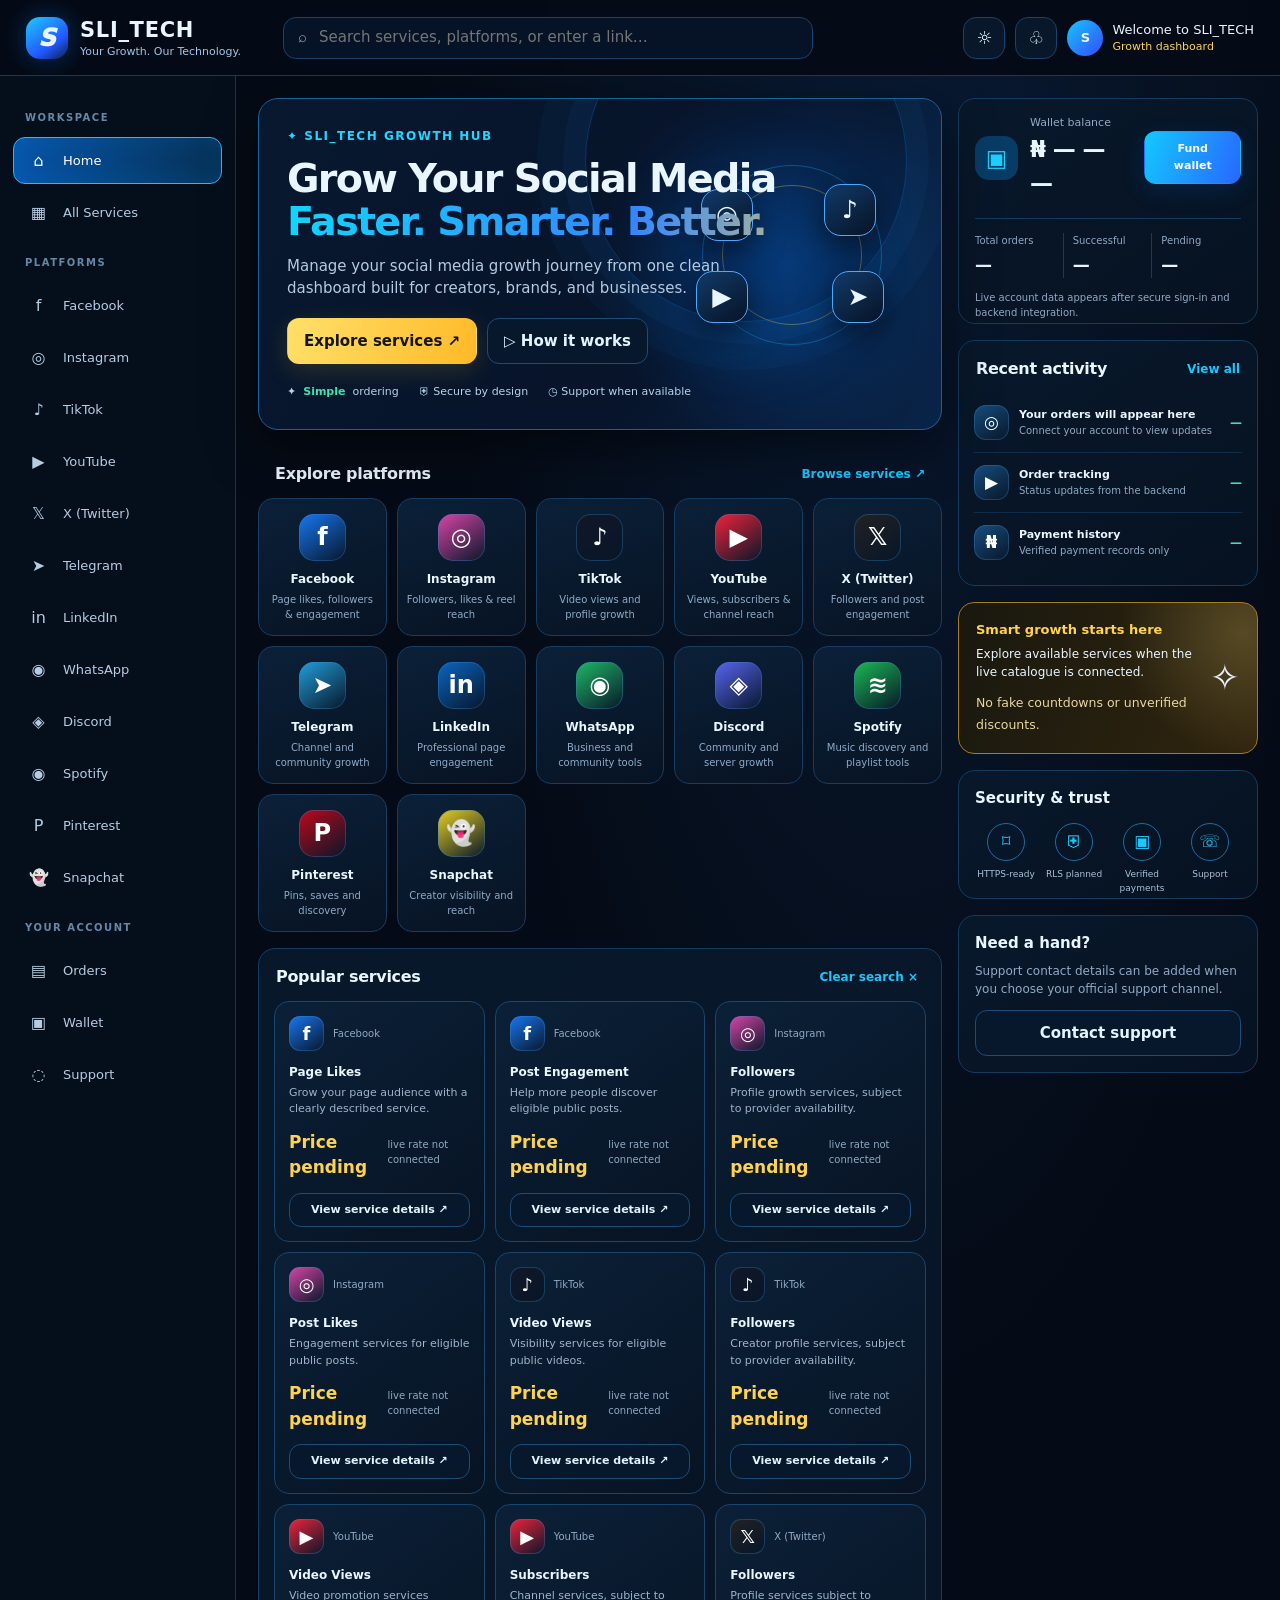
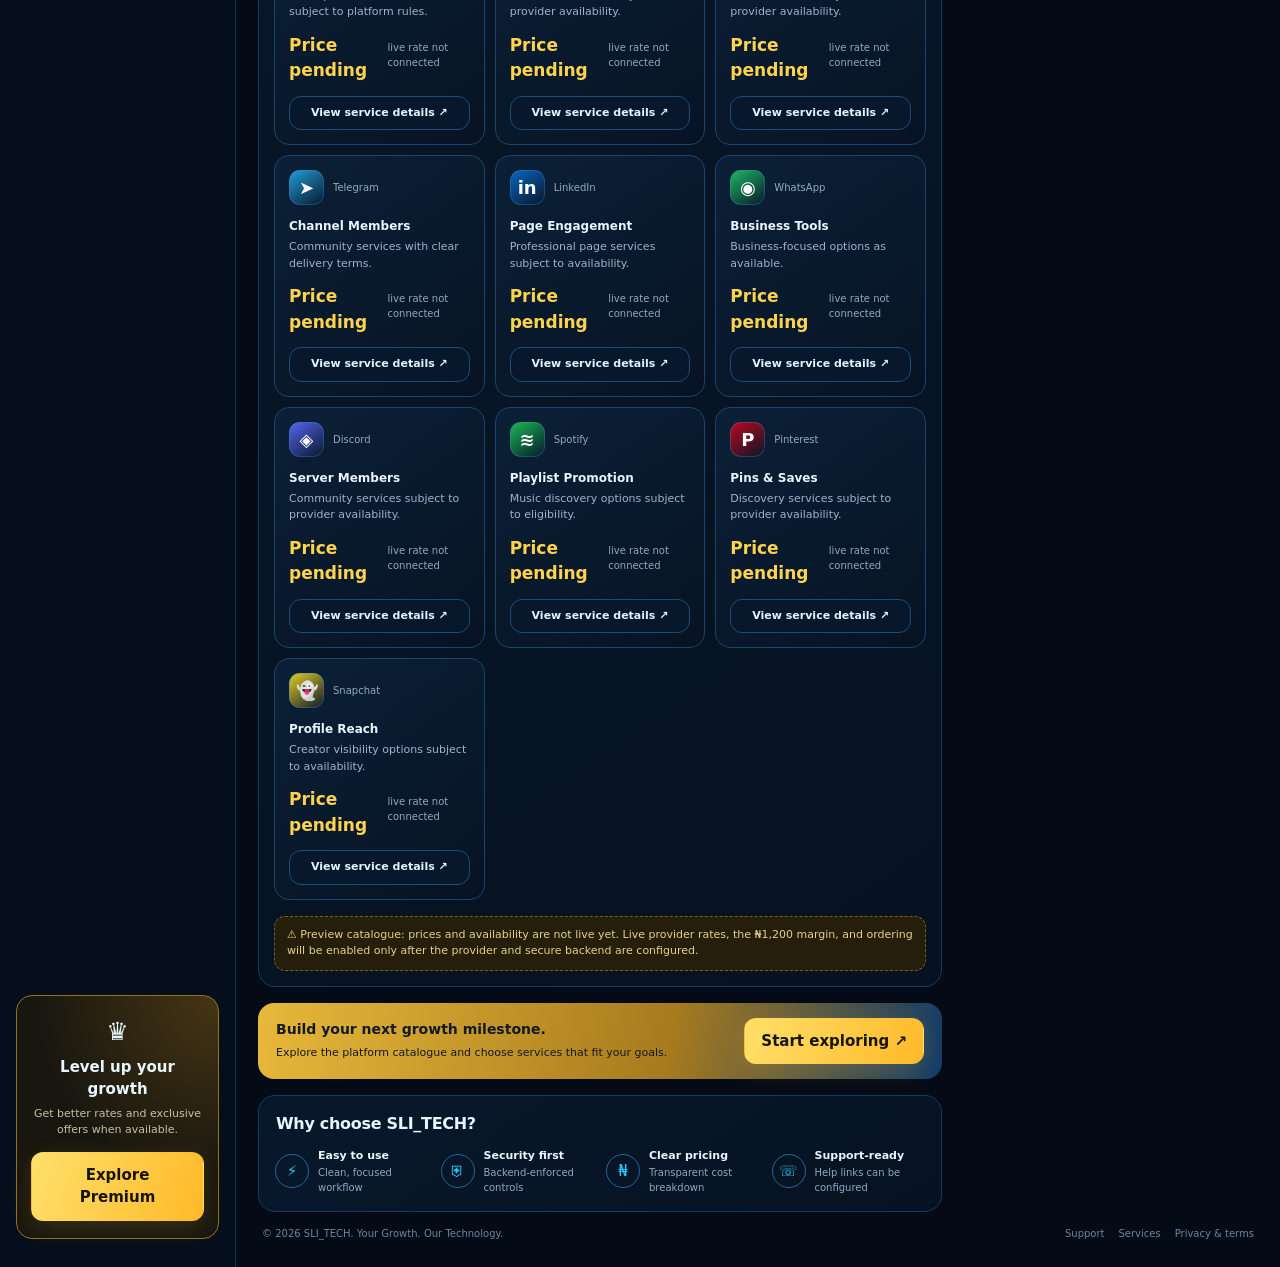
==== index.html @ a97ff591 "Rename Index.html to index.html" ====
<!doctype html>
<html lang="en">
<head>
<meta charset="utf-8">
<meta name="viewport" content="width=device-width, initial-scale=1">
<meta name="theme-color" content="#06101f">
<title>SLI_TECH — Your Growth. Our Technology.</title>
<style>
:root{--bg:#050b16;--panel:#081629;--panel2:#0b1d34;--line:#153b61;--text:#e9f5ff;--muted:#91aac5;--blue:#12b8ff;--blue2:#2878ff;--gold:#ffd34e;--green:#38e7b0;--shadow:0 16px 50px #0008}
*{box-sizing:border-box}html{scroll-behavior:smooth}body{margin:0;background:radial-gradient(ellipse at 70% -10%,#103f7b55,transparent 38%),var(--bg);color:var(--text);font:15px/1.5 Inter,ui-sans-serif,system-ui,-apple-system,"Segoe UI",sans-serif}button,input{font:inherit}button,a{-webkit-tap-highlight-color:transparent}a{color:inherit;text-decoration:none}button{cursor:pointer}.app{min-height:100vh}.topbar{height:76px;position:sticky;top:0;z-index:30;display:flex;align-items:center;gap:22px;padding:0 26px;border-bottom:1px solid #17395a;background:#050b16eF;backdrop-filter:blur(18px)}.brand{display:flex;align-items:center;gap:12px;min-width:235px}.brand-mark{width:42px;height:42px;border-radius:14px;display:grid;place-items:center;background:linear-gradient(145deg,#20caff,#2157ff 65%,#0b2147);box-shadow:0 0 25px #087fff55;font-size:24px;font-weight:950;font-style:italic}.brand-name{font-size:21px;font-weight:850;letter-spacing:.7px}.brand-tag{font-size:11px;color:#9cc6e8;margin-top:-2px}.search{display:flex;align-items:center;gap:10px;max-width:530px;flex:1;border:1px solid #1b426a;background:#061327;border-radius:13px;padding:0 14px;height:42px;color:var(--muted)}.search input{width:100%;outline:0;border:0;background:transparent;color:var(--text)}.top-actions{display:flex;align-items:center;gap:10px;margin-left:auto}.icon-btn,.menu-toggle{width:42px;height:42px;display:grid;place-items:center;border:1px solid #1b426a;border-radius:13px;background:#08172a;color:var(--text);font-size:18px}.icon-btn:hover,.menu-toggle:hover{border-color:var(--blue);color:var(--blue)}.avatar{width:36px;height:36px;border-radius:50%;display:grid;place-items:center;background:linear-gradient(135deg,#16c5ff,#354cff);font-weight:800}.user-chip{display:flex;align-items:center;gap:9px;font-size:13px}.user-chip small{display:block;color:var(--gold);font-size:11px}.layout{display:grid;grid-template-columns:236px minmax(0,1fr);min-height:calc(100vh - 76px)}.sidebar{border-right:1px solid #153653;padding:20px 13px;display:flex;flex-direction:column;gap:5px;background:#06101de8}.nav-label{color:#6687a6;font-size:10px;font-weight:800;letter-spacing:1.5px;padding:14px 12px 7px}.nav-item{display:flex;align-items:center;gap:12px;padding:10px 12px;border:1px solid transparent;border-radius:12px;color:#b5cce2;transition:all .22s ease;font-size:13px}.nav-item .nav-icon{width:25px;height:25px;display:grid;place-items:center;font-size:16px}.nav-item:hover{background:#0d2540;color:white;transform:translateX(3px)}.nav-item.active{background:linear-gradient(90deg,#0755a9,#0877ca55);border-color:#19bfff;color:white;box-shadow:inset 0 0 22px #0a8eff22}.side-spacer{flex:1}.premium{margin:14px 3px 8px;padding:17px 14px;border:1px solid #94731e;border-radius:16px;background:radial-gradient(circle at top right,#8e641b66,transparent 60%),#17160f;text-align:center}.premium .crown{font-size:25px}.premium strong{display:block;margin:5px}.premium p{font-size:11px;color:#c8c0a1;margin:5px 0 13px}.btn{display:inline-flex;align-items:center;justify-content:center;gap:8px;border:1px solid transparent;border-radius:12px;padding:11px 16px;font-weight:800;transition:transform .2s,box-shadow .2s,filter .2s}.btn:hover{transform:translateY(-2px);filter:brightness(1.08)}.btn-primary{background:linear-gradient(110deg,#ffe06a,#ffb928);color:#171508;box-shadow:0 7px 24px #ffc52b25}.btn-blue{background:linear-gradient(110deg,#13c8ff,#2867ff);color:white;box-shadow:0 7px 24px #007eff25}.btn-ghost{border-color:#1c4d78;background:#08182c;color:#dff5ff}.btn-full{width:100%}.main{padding:22px;min-width:0}.content-grid{display:grid;grid-template-columns:minmax(0,1fr) 300px;gap:16px}.primary-col,.right-col{min-width:0;display:flex;flex-direction:column;gap:16px}.hero{position:relative;overflow:hidden;min-height:260px;border:1px solid #1263a2;border-radius:20px;padding:28px;background:radial-gradient(circle at 77% 50%,#0757b866,transparent 34%),linear-gradient(120deg,#08182f,#07142a 60%,#092448);box-shadow:var(--shadow)}.hero:before{content:"";position:absolute;width:320px;height:320px;border:1px solid #148fff44;border-radius:50%;right:5%;top:-30%;box-shadow:0 0 0 22px #148fff0c,0 0 0 48px #148fff0a;animation:orbit 20s linear infinite}.hero:after{content:"";position:absolute;width:190px;height:190px;border-radius:50%;right:13%;top:20%;background:#007bff1b;filter:blur(30px)}.hero-copy{position:relative;z-index:2;max-width:600px}.eyebrow{color:#20d7ff;font-size:12px;font-weight:850;letter-spacing:1.5px;text-transform:uppercase}.hero h1{font-size:clamp(30px,3.1vw,48px);line-height:1.08;letter-spacing:-1.7px;margin:12px 0}.hero h1 span{display:block;background:linear-gradient(90deg,#13d4ff,#3387ff 58%,#ffd34e);-webkit-background-clip:text;background-clip:text;color:transparent}.hero p{color:#b4cbe2;max-width:450px;margin:0 0 18px}.hero-actions{display:flex;gap:10px;flex-wrap:wrap}.hero-art{position:absolute;right:5%;top:20%;width:230px;height:180px;z-index:1;display:grid;place-items:center}.orbit-ring{position:absolute;width:180px;height:180px;border:1px solid #12baff55;border-radius:50%;animation:orbit 18s linear infinite}.orbit-ring.two{width:140px;height:140px;border-color:#ffd34e55;animation-direction:reverse}.orb-icon{position:absolute;width:52px;height:52px;border:1px solid #4ba9ff;border-radius:17px;display:grid;place-items:center;background:linear-gradient(145deg,#113a69,#071326);font-size:25px;box-shadow:0 10px 30px #0008;animation:float 4s ease-in-out infinite}.orb-icon:nth-child(3){transform:translate(-65px,-40px)}.orb-icon:nth-child(4){transform:translate(58px,-45px);animation-delay:.5s}.orb-icon:nth-child(5){transform:translate(-70px,42px);animation-delay:1s}.orb-icon:nth-child(6){transform:translate(66px,42px);animation-delay:1.5s}.hero-stat{display:flex;gap:20px;flex-wrap:wrap;margin-top:20px;color:#b8d3e9;font-size:11px}.hero-stat span{display:flex;align-items:center;gap:7px}.hero-stat b{color:var(--green)}.panel{border:1px solid #143c60;border-radius:17px;background:linear-gradient(145deg,#08182b,#061221);overflow:hidden}.panel-head{display:flex;align-items:center;justify-content:space-between;padding:16px 17px 12px}.panel-head h2{font-size:16px;margin:0;letter-spacing:-.3px}.text-link{color:#16caff;font-weight:750;font-size:12px;background:none;border:0}.platform-grid{display:grid;grid-template-columns:repeat(5,minmax(0,1fr));gap:10px}.platform-card{min-width:0;padding:15px 8px 13px;text-align:center;border:1px solid #163e65;border-radius:15px;background:linear-gradient(160deg,#0b2038,#071323);transition:transform .25s,border-color .25s,box-shadow .25s}.platform-card:hover{transform:translateY(-5px);border-color:#12baff;box-shadow:0 10px 28px #007dff1f}.platform-logo{width:47px;height:47px;border-radius:15px;margin:0 auto 9px;display:grid;place-items:center;font-size:24px;font-weight:900;color:white;background:linear-gradient(145deg,#174e80,#081629);box-shadow:inset 0 0 0 1px #3c8bcb55}.platform-card strong{display:block;font-size:12px;white-space:nowrap;overflow:hidden;text-overflow:ellipsis}.platform-card small{display:block;color:#8eabc7;font-size:10px;margin-top:4px;min-height:30px}.service-grid{display:grid;grid-template-columns:repeat(3,minmax(0,1fr));gap:10px;padding:0 15px 16px}.service-card{border:1px solid #1a456d;border-radius:15px;padding:14px;background:linear-gradient(145deg,#0b2037,#071323);transition:transform .2s,border-color .2s}.service-card:hover{transform:translateY(-3px);border-color:#16bfff}.service-top{display:flex;align-items:center;gap:9px}.service-top .platform-logo{width:35px;height:35px;border-radius:11px;font-size:18px;margin:0}.service-card h3{font-size:12px;margin:12px 0 4px}.service-card p{font-size:11px;color:#9db4ca;min-height:32px;margin:0 0 12px}.price-row{display:flex;align-items:baseline;gap:5px;margin:12px 0}.price-row strong{font-size:17px;color:var(--gold)}.price-row small{font-size:10px;color:#91a9c0}.service-card .btn{padding:8px 10px;font-size:11px;width:100%}.status-note{margin:0 15px 15px;padding:10px 12px;border:1px dashed #795e21;background:#241e0b;border-radius:11px;color:#e7d18a;font-size:11px}.right-col .panel{padding-bottom:3px}.wallet{padding:16px}.wallet-top{display:flex;align-items:center;gap:12px}.wallet-icon{width:44px;height:44px;border-radius:14px;display:grid;place-items:center;background:#083c65;color:#1ad0ff;font-size:23px}.wallet-label{font-size:11px;color:#92abc3}.wallet-amount{font-size:23px;font-weight:850;letter-spacing:-.6px}.wallet-top .btn{margin-left:auto;padding:9px 12px;font-size:11px}.mini-stats{display:grid;grid-template-columns:repeat(3,1fr);margin-top:17px;padding-top:14px;border-top:1px solid #173b5b}.mini-stats div{padding:0 9px;border-right:1px solid #173b5b}.mini-stats div:first-child{padding-left:0}.mini-stats div:last-child{border:0}.mini-stats small{display:block;color:#8da8c2;font-size:10px}.mini-stats strong{display:block;margin-top:5px;font-size:17px}.activity-list{padding:0 15px 10px}.activity-item{display:flex;align-items:center;gap:10px;padding:12px 0;border-top:1px solid #122d49}.activity-item:first-child{border-top:0}.activity-item .platform-logo{width:35px;height:35px;border-radius:12px;font-size:17px;margin:0;flex-shrink:0}.activity-item strong{display:block;font-size:11px}.activity-item small{display:block;color:#8faac2;font-size:10px}.activity-item .activity-value{margin-left:auto;color:var(--green);font-size:12px;font-weight:800;white-space:nowrap}.offer{padding:17px;background:radial-gradient(circle at 95% 20%,#ffe27a33,transparent 40%),linear-gradient(110deg,#19180f,#30250e);border:1px solid #a57b1b;border-radius:16px;display:flex;align-items:center;gap:10px}.offer h3{margin:0;color:var(--gold);font-size:13px}.offer p{margin:5px 0 10px;font-size:12px}.offer small{color:#e8d89e}.offer-art{font-size:36px;animation:float 3s ease-in-out infinite}.security{padding:16px}.security-grid{display:grid;grid-template-columns:repeat(4,1fr);gap:6px;margin-top:14px}.security-item{text-align:center;font-size:9px;color:#a9c0d7}.security-item span{width:38px;height:38px;margin:0 auto 7px;border:1px solid #1d6ca4;border-radius:50%;display:grid;place-items:center;color:#20c8ff;font-size:17px}.trust-strip{display:flex;align-items:center;gap:14px;padding:15px 18px;border-radius:16px;background:linear-gradient(100deg,#e8b83a,#a77b1e 60%,#123b69);color:#111a26}.trust-strip div:first-child{flex:1}.trust-strip strong{display:block;font-size:14px}.trust-strip small{font-size:11px}.trust-strip .btn{white-space:nowrap}.why-grid{display:grid;grid-template-columns:repeat(4,1fr);gap:12px;padding:0 16px 16px}.why-item{display:flex;align-items:center;gap:9px}.why-icon{width:34px;height:34px;display:grid;place-items:center;border:1px solid #1d699e;border-radius:50%;color:#21caff;flex-shrink:0}.why-item strong{display:block;font-size:11px}.why-item small{display:block;font-size:10px;color:#8ea9c1}.footer{display:flex;justify-content:space-between;gap:12px;flex-wrap:wrap;color:#6886a3;font-size:10px;padding:14px 4px 4px}.footer-links{display:flex;gap:14px}.toast{position:fixed;right:18px;bottom:18px;z-index:60;background:#09223b;border:1px solid #16bfff;color:#e8f8ff;padding:13px 16px;border-radius:13px;box-shadow:var(--shadow);max-width:min(360px,calc(100vw - 36px));opacity:0;transform:translateY(15px);pointer-events:none;transition:.25s}.toast.show{opacity:1;transform:translateY(0)}.menu-toggle{display:none}.modal-backdrop{position:fixed;inset:0;background:#000b;backdrop-filter:blur(8px);z-index:50;display:none;align-items:center;justify-content:center;padding:18px}.modal-backdrop.open{display:flex;animation:fadeIn .2s}.modal{width:min(460px,100%);border:1px solid #1b5c8a;border-radius:20px;background:#081629;padding:22px;box-shadow:var(--shadow);animation:popIn .25s}.modal-head{display:flex;align-items:center;justify-content:space-between}.modal h2{font-size:20px;margin:0}.modal p{color:#9eb7ce;font-size:13px}.field{display:block;margin:13px 0}.field span{display:block;color:#a9c2d8;font-size:12px;margin-bottom:6px}.field input{width:100%;border:1px solid #234c70;background:#061020;color:white;padding:12px;border-radius:11px;outline:none}.field input:focus{border-color:var(--blue);box-shadow:0 0 0 3px #12b8ff18}.modal-actions{display:flex;gap:10px;margin-top:18px}.modal-actions>*{flex:1}.light-mode{--bg:#edf5ff;--panel:#fff;--panel2:#e4f0ff;--line:#bfd5ec;--text:#10263e;--muted:#56718e;--shadow:0 16px 50px #29496b20;background:radial-gradient(ellipse at 70% -10%,#c5e5ff,transparent 38%),var(--bg)}.light-mode .topbar,.light-mode .sidebar{background:#f7fbffed;border-color:#c6d9eb}.light-mode .search,.light-mode .icon-btn,.light-mode .menu-toggle,.light-mode .panel,.light-mode .platform-card,.light-mode .service-card,.light-mode .modal{background:#fff;border-color:#c4d9eb}.light-mode .nav-item{color:#34516e}.light-mode .nav-item.active{color:#064d86}.light-mode .hero{background:linear-gradient(120deg,#e1f2ff,#f7fbff 65%,#d8ecff)}.light-mode .hero p,.light-mode .hero-stat,.light-mode .platform-card small,.light-mode .service-card p,.light-mode .wallet-label,.light-mode .mini-stats small,.light-mode .activity-item small,.light-mode .security-item,.light-mode .why-item small{color:#526f8c}.light-mode .wallet-icon{background:#d9f2ff}.light-mode .activity-item,.light-mode .mini-stats div{border-color:#d8e5f1}.light-mode .field input{background:#f4f8fd;color:#10263e;border-color:#c4d9eb}.light-mode .btn-ghost{background:#f2f8ff;color:#174b75;border-color:#c2d9ee}
@keyframes float{0%,100%{translate:0 0}50%{translate:0 -8px}}@keyframes orbit{to{rotate:360deg}}@keyframes fadeIn{from{opacity:0}to{opacity:1}}@keyframes popIn{from{opacity:0;transform:scale(.96) translateY(8px)}to{opacity:1;transform:scale(1) translateY(0)}}@media(prefers-reduced-motion:reduce){*,*:before,*:after{animation-duration:.01ms!important;animation-iteration-count:1!important;scroll-behavior:auto!important;transition-duration:.01ms!important}}
@media(max-width:1200px){.content-grid{grid-template-columns:minmax(0,1fr) 270px}.hero-art{right:1%;opacity:.75}.service-grid{grid-template-columns:repeat(2,minmax(0,1fr))}.platform-grid{grid-template-columns:repeat(5,minmax(0,1fr))}.user-chip .user-text{display:none}}
@media(max-width:980px){.layout{grid-template-columns:1fr}.sidebar{position:fixed;z-index:40;top:76px;bottom:0;left:0;width:260px;transform:translateX(-105%);transition:transform .25s ease;box-shadow:var(--shadow);overflow:auto}.sidebar.open{transform:translateX(0)}.menu-toggle{display:grid}.content-grid{grid-template-columns:1fr}.right-col{display:grid;grid-template-columns:repeat(2,minmax(0,1fr));align-items:start}.hero-art{right:4%;opacity:.6}.main{padding:16px}.brand{min-width:auto}.brand-tag{display:none}.search{max-width:none}}
@media(max-width:640px){.topbar{height:66px;padding:0 12px;gap:9px}.sidebar{top:66px}.brand-mark{width:37px;height:37px}.brand-name{font-size:17px}.search{height:38px;padding:0 10px}.search input{font-size:12px}.top-actions{gap:5px}.top-actions .icon-btn:first-child{display:none}.user-chip{display:none}.layout{min-height:calc(100vh - 66px)}.main{padding:12px}.hero{padding:22px 18px;min-height:290px}.hero h1{font-size:34px}.hero-art{right:-38px;top:116px;transform:scale(.76);opacity:.28}.hero-copy{max-width:100%}.hero p{max-width:340px}.hero-stat{gap:10px}.platform-grid{grid-template-columns:repeat(3,minmax(0,1fr));gap:8px}.platform-card{padding:12px 5px}.service-grid{grid-template-columns:repeat(2,minmax(0,1fr));padding:0 10px 12px}.panel-head{padding:14px 12px 10px}.right-col{grid-template-columns:1fr}.trust-strip{align-items:flex-start;flex-wrap:wrap}.trust-strip .btn{width:100%}.why-grid{grid-template-columns:repeat(2,1fr)}.footer{padding-bottom:20px}.security-grid{gap:3px}.activity-list{padding:0 12px 8px}.wallet-amount{font-size:21px}}
@media(max-width:370px){.brand-name{font-size:15px}.search{display:none}.top-actions{margin-left:auto}.service-grid{grid-template-columns:1fr}.platform-grid{grid-template-columns:repeat(2,minmax(0,1fr))}.hero h1{font-size:30px}}
</style>
</head>
<body>
<div class="app">
<header class="topbar">
  <button class="menu-toggle" id="menuToggle" aria-label="Open menu">☰</button>
  <a class="brand" href="#" aria-label="SLI TECH home"><div class="brand-mark">S</div><div><div class="brand-name">SLI_TECH</div><div class="brand-tag">Your Growth. Our Technology.</div></div></a>
  <label class="search" aria-label="Search services"><span>⌕</span><input id="searchInput" type="search" placeholder="Search services, platforms, or enter a link…"></label>
  <div class="top-actions">
    <button class="icon-btn" id="themeToggle" aria-label="Toggle theme" title="Toggle day/night mode">☼</button>
    <button class="icon-btn" id="noticeBtn" aria-label="Notifications" title="Notifications">♧</button>
    <div class="user-chip"><div class="avatar">S</div><div class="user-text">Welcome to SLI_TECH<small>Growth dashboard</small></div></div>
  </div>
</header>
<div class="layout">
<aside class="sidebar" id="sidebar">
  <div class="nav-label">WORKSPACE</div>
  <a href="#home" class="nav-item active"><span class="nav-icon">⌂</span>Home</a>
  <a href="#services" class="nav-item"><span class="nav-icon">▦</span>All Services</a>
  <div class="nav-label">PLATFORMS</div>
  <a href="#platforms" class="nav-item"><span class="nav-icon">f</span>Facebook</a>
  <a href="#platforms" class="nav-item"><span class="nav-icon">◎</span>Instagram</a>
  <a href="#platforms" class="nav-item"><span class="nav-icon">♪</span>TikTok</a>
  <a href="#platforms" class="nav-item"><span class="nav-icon">▶</span>YouTube</a>
  <a href="#platforms" class="nav-item"><span class="nav-icon">𝕏</span>X (Twitter)</a>
  <a href="#platforms" class="nav-item"><span class="nav-icon">➤</span>Telegram</a>
  <a href="#platforms" class="nav-item"><span class="nav-icon">in</span>LinkedIn</a>
  <a href="#platforms" class="nav-item"><span class="nav-icon">◉</span>WhatsApp</a>
  <a href="#platforms" class="nav-item"><span class="nav-icon">◈</span>Discord</a>
  <a href="#platforms" class="nav-item"><span class="nav-icon">◉</span>Spotify</a>
  <a href="#platforms" class="nav-item"><span class="nav-icon">P</span>Pinterest</a>
  <a href="#platforms" class="nav-item"><span class="nav-icon">👻</span>Snapchat</a>
  <div class="nav-label">YOUR ACCOUNT</div>
  <a href="#orders" class="nav-item"><span class="nav-icon">▤</span>Orders</a>
  <a href="#wallet" class="nav-item"><span class="nav-icon">▣</span>Wallet</a>
  <a href="#support" class="nav-item"><span class="nav-icon">◌</span>Support</a>
  <div class="side-spacer"></div>
  <div class="premium"><div class="crown">♛</div><strong>Level up your growth</strong><p>Get better rates and exclusive offers when available.</p><button class="btn btn-primary btn-full" data-toast="Premium plans will be enabled after backend setup.">Explore Premium</button></div>
</aside>
<main class="main" id="home">
<div class="content-grid">
<div class="primary-col">
<section class="hero">
  <div class="hero-copy">
    <div class="eyebrow">✦ SLI_TECH GROWTH HUB</div>
    <h1>Grow Your Social Media <span>Faster. Smarter. Better.</span></h1>
    <p>Manage your social media growth journey from one clean dashboard built for creators, brands, and businesses.</p>
    <div class="hero-actions"><a class="btn btn-primary" href="#services">Explore services ↗</a><button class="btn btn-ghost" id="howItWorks">▷ How it works</button></div>
    <div class="hero-stat"><span>✦ <b>Simple</b> ordering</span><span>⛨ Secure by design</span><span>◷ Support when available</span></div>
  </div>
  <div class="hero-art" aria-hidden="true"><div class="orbit-ring"></div><div class="orbit-ring two"></div><div class="orb-icon">◎</div><div class="orb-icon">♪</div><div class="orb-icon">▶</div><div class="orb-icon">➤</div></div>
</section>
<section id="platforms">
  <div class="panel-head"><h2>Explore platforms</h2><a class="text-link" href="#services">Browse services ↗</a></div>
  <div class="platform-grid" id="platformGrid"></div>
</section>
<section class="panel" id="services">
  <div class="panel-head"><h2>Popular services</h2><button class="text-link" id="clearSearch">Clear search ×</button></div>
  <div class="service-grid" id="serviceGrid"></div>
  <div class="status-note">⚠ Preview catalogue: prices and availability are not live yet. Live provider rates, the ₦1,200 margin, and ordering will be enabled only after the provider and secure backend are configured.</div>
</section>
<section class="trust-strip"><div><strong>Build your next growth milestone.</strong><small>Explore the platform catalogue and choose services that fit your goals.</small></div><button class="btn btn-primary" id="startGrowing">Start exploring ↗</button></section>
<section class="panel"><div class="panel-head"><h2>Why choose SLI_TECH?</h2></div><div class="why-grid"><div class="why-item"><div class="why-icon">⚡</div><div><strong>Easy to use</strong><small>Clean, focused workflow</small></div></div><div class="why-item"><div class="why-icon">⛨</div><div><strong>Security first</strong><small>Backend-enforced controls</small></div></div><div class="why-item"><div class="why-icon">₦</div><div><strong>Clear pricing</strong><small>Transparent cost breakdown</small></div></div><div class="why-item"><div class="why-icon">☏</div><div><strong>Support-ready</strong><small>Help links can be configured</small></div></div></div></section>
</div>
<aside class="right-col">
<section class="panel wallet" id="wallet"><div class="wallet-top"><div class="wallet-icon">▣</div><div><div class="wallet-label">Wallet balance</div><div class="wallet-amount">₦ — — —</div></div><button class="btn btn-blue" id="fundWallet">Fund wallet</button></div><div class="mini-stats"><div><small>Total orders</small><strong>—</strong></div><div><small>Successful</small><strong>—</strong></div><div><small>Pending</small><strong>—</strong></div></div><div style="font-size:10px;color:var(--muted);margin-top:12px">Live account data appears after secure sign-in and backend integration.</div></section>
<section class="panel" id="orders"><div class="panel-head"><h2>Recent activity</h2><a href="#orders" class="text-link" id="viewOrders">View all</a></div><div class="activity-list"><div class="activity-item"><div class="platform-logo">◎</div><div><strong>Your orders will appear here</strong><small>Connect your account to view updates</small></div><div class="activity-value">—</div></div><div class="activity-item"><div class="platform-logo">▶</div><div><strong>Order tracking</strong><small>Status updates from the backend</small></div><div class="activity-value">—</div></div><div class="activity-item"><div class="platform-logo">₦</div><div><strong>Payment history</strong><small>Verified payment records only</small></div><div class="activity-value">—</div></div></div></section>
<section class="offer"><div><h3>Smart growth starts here</h3><p>Explore available services when the live catalogue is connected.</p><small>No fake countdowns or unverified discounts.</small></div><div class="offer-art">✧</div></section>
<section class="panel security"><h2 style="font-size:15px;margin:0">Security & trust</h2><div class="security-grid"><div class="security-item"><span>⌑</span>HTTPS-ready</div><div class="security-item"><span>⛨</span>RLS planned</div><div class="security-item"><span>▣</span>Verified payments</div><div class="security-item"><span>☏</span>Support</div></div></section>
<section class="panel" id="support" style="padding:16px"><h2 style="font-size:15px;margin:0 0 7px">Need a hand?</h2><p style="color:var(--muted);font-size:12px;margin:0 0 12px">Support contact details can be added when you choose your official support channel.</p><button class="btn btn-ghost btn-full" id="supportBtn">Contact support</button></section>
</aside>
</div>
<footer class="footer"><span>© <span id="year"></span> SLI_TECH. Your Growth. Our Technology.</span><div class="footer-links"><a href="#support">Support</a><a href="#services">Services</a><a href="#" id="privacyLink">Privacy & terms</a></div></footer>
</main>
</div>
</div>
<div class="toast" id="toast" role="status" aria-live="polite"></div>
<div class="modal-backdrop" id="modalBackdrop" role="dialog" aria-modal="true" aria-labelledby="modalTitle"><div class="modal"><div class="modal-head"><h2 id="modalTitle">SLI_TECH</h2><button class="icon-btn" id="closeModal" aria-label="Close">×</button></div><div id="modalBody"></div><div class="modal-actions"><button class="btn btn-ghost" id="cancelModal">Close</button><button class="btn btn-blue" id="modalAction">Continue</button></div></div></div>
<script>
const platforms=[
 {name:"Facebook",icon:"f",desc:"Page likes, followers & engagement",tone:"#1877f2"},
 {name:"Instagram",icon:"◎",desc:"Followers, likes & reel reach",tone:"#d946a8"},
 {name:"TikTok",icon:"♪",desc:"Video views and profile growth",tone:"#111827"},
 {name:"YouTube",icon:"▶",desc:"Views, subscribers & channel reach",tone:"#ef233c"},
 {name:"X (Twitter)",icon:"𝕏",desc:"Followers and post engagement",tone:"#222"},
 {name:"Telegram",icon:"➤",desc:"Channel and community growth",tone:"#229ed9"},
 {name:"LinkedIn",icon:"in",desc:"Professional page engagement",tone:"#0a66c2"},
 {name:"WhatsApp",icon:"◉",desc:"Business and community tools",tone:"#20b866"},
 {name:"Discord",icon:"◈",desc:"Community and server growth",tone:"#5865f2"},
 {name:"Spotify",icon:"≋",desc:"Music discovery and playlist tools",tone:"#1db954"},
 {name:"Pinterest",icon:"P",desc:"Pins, saves and discovery",tone:"#bd081c"},
 {name:"Snapchat",icon:"👻",desc:"Creator visibility and reach",tone:"#e6cf24"}
];
const services=[
 ["Facebook","Page Likes","Grow your page audience with a clearly described service.","Price pending"],
 ["Facebook","Post Engagement","Help more people discover eligible public posts.","Price pending"],
 ["Instagram","Followers","Profile growth services, subject to provider availability.","Price pending"],
 ["Instagram","Post Likes","Engagement services for eligible public posts.","Price pending"],
 ["TikTok","Video Views","Visibility services for eligible public videos.","Price pending"],
 ["TikTok","Followers","Creator profile services, subject to provider availability.","Price pending"],
 ["YouTube","Video Views","Video promotion services subject to platform rules.","Price pending"],
 ["YouTube","Subscribers","Channel services, subject to provider availability.","Price pending"],
 ["X (Twitter)","Followers","Profile services subject to provider availability.","Price pending"],
 ["Telegram","Channel Members","Community services with clear delivery terms.","Price pending"],
 ["LinkedIn","Page Engagement","Professional page services subject to availability.","Price pending"],
 ["WhatsApp","Business Tools","Business-focused options as available.","Price pending"],
 ["Discord","Server Members","Community services subject to provider availability.","Price pending"],
 ["Spotify","Playlist Promotion","Music discovery options subject to eligibility.","Price pending"],
 ["Pinterest","Pins & Saves","Discovery services subject to provider availability.","Price pending"],
 ["Snapchat","Profile Reach","Creator visibility options subject to availability.","Price pending"]
];
const platformGrid=document.getElementById("platformGrid"),serviceGrid=document.getElementById("serviceGrid");
function iconStyle(p){return `background:linear-gradient(145deg,${p.tone},#071629);`}
function drawPlatforms(filter=""){platformGrid.innerHTML="";platforms.filter(p=>(p.name+" "+p.desc).toLowerCase().includes(filter.toLowerCase())).forEach(p=>{const el=document.createElement("a");el.className="platform-card";el.href="#services";el.innerHTML=`<div class="platform-logo" style="${iconStyle(p)}">${p.icon}</div><strong>${p.name}</strong><small>${p.desc}</small>`;el.addEventListener("click",()=>{document.getElementById("searchInput").value=p.name;drawServices(p.name)});platformGrid.appendChild(el)});}
function drawServices(filter=""){serviceGrid.innerHTML="";const list=services.filter(s=>s.join(" ").toLowerCase().includes(filter.toLowerCase()));if(!list.length){serviceGrid.innerHTML='<p style="color:var(--muted);grid-column:1/-1;padding:8px">No matching services in this preview. Try another platform or clear the search.</p>';return}list.forEach(s=>{const p=platforms.find(p=>p.name===s[0])||platforms[0];const el=document.createElement("article");el.className="service-card";el.innerHTML=`<div class="service-top"><div class="platform-logo" style="${iconStyle(p)}">${p.icon}</div><small style="color:var(--muted);font-size:10px">${s[0]}</small></div><h3>${s[1]}</h3><p>${s[2]}</p><div class="price-row"><strong>${s[3]}</strong><small>live rate not connected</small></div><button class="btn btn-ghost" data-service="${s[0]} — ${s[1]}">View service details ↗</button>`;el.querySelector("button").addEventListener("click",()=>openModal("Service preview",`<p><strong>${s[0]} — ${s[1]}</strong></p><p>${s[2]}</p><p>Live provider rate, minimum/maximum quantity, delivery estimate and checkout will appear here after the secure backend is connected. This preview does not submit an order or take payment.</p>`,"Got it"));serviceGrid.appendChild(el)});}
function toast(msg){const t=document.getElementById("toast");t.textContent=msg;t.classList.add("show");clearTimeout(window.toastTimer);window.toastTimer=setTimeout(()=>t.classList.remove("show"),3000)}
function openModal(title,body,action="Continue"){document.getElementById("modalTitle").textContent=title;document.getElementById("modalBody").innerHTML=body;document.getElementById("modalAction").textContent=action;document.getElementById("modalBackdrop").classList.add("open")}
function closeModal(){document.getElementById("modalBackdrop").classList.remove("open")}
drawPlatforms();drawServices();document.getElementById("year").textContent=new Date().getFullYear();
document.getElementById("searchInput").addEventListener("input",e=>{drawServices(e.target.value);drawPlatforms(e.target.value)});
document.getElementById("clearSearch").addEventListener("click",()=>{document.getElementById("searchInput").value="";drawServices();drawPlatforms()});
document.getElementById("themeToggle").addEventListener("click",()=>{document.body.classList.toggle("light-mode");document.getElementById("themeToggle").textContent=document.body.classList.contains("light-mode")?"☾":"☼";});
document.getElementById("menuToggle").addEventListener("click",()=>document.getElementById("sidebar").classList.toggle("open"));
document.querySelectorAll(".nav-item").forEach(a=>a.addEventListener("click",()=>{document.querySelectorAll(".nav-item").forEach(n=>n.classList.remove("active"));a.classList.add("active");document.getElementById("sidebar").classList.remove("open")}));
document.querySelectorAll("[data-toast]").forEach(b=>b.addEventListener("click",()=>toast(b.dataset.toast)));
document.getElementById("howItWorks").addEventListener("click",()=>openModal("How SLI_TECH will work","<p><strong>1. Choose a platform.</strong> Browse services and check the published description and limits.</p><p><strong>2. Enter the public link and quantity.</strong> The live catalogue will show verified provider rates and your final price.</p><p><strong>3. Pay securely.</strong> Payments will be verified server-side before an order is sent to a provider.</p><p><strong>4. Track progress.</strong> Order status and payment history will come from the backend—not sample browser data.</p>","Understood"));
document.getElementById("startGrowing").addEventListener("click",()=>document.getElementById("services").scrollIntoView({behavior:"smooth"}));
document.getElementById("fundWallet").addEventListener("click",()=>openModal("Wallet funding","<p>Wallet funding is not active in this preview. Paystack checkout and server-side payment verification must be configured before real payments can be accepted.</p>","Understood"));
document.getElementById("noticeBtn").addEventListener("click",()=>toast("Notifications will show once your account backend is connected."));
document.getElementById("viewOrders").addEventListener("click",e=>{e.preventDefault();openModal("Order history","<p>Your real order history will appear here after secure sign-in and backend integration. No sample orders are being shown as real activity.</p>","Close")});
document.getElementById("supportBtn").addEventListener("click",()=>openModal("Contact support","<p>Tell us which official support channel you want to use (for example, WhatsApp or email) and we can connect it in the next step.</p>","Close"));
document.getElementById("privacyLink").addEventListener("click",e=>{e.preventDefault();openModal("Privacy & terms","<p>Before launch, add your actual privacy policy, terms of service, refund rules, provider limitations, and contact details. Do not publish placeholder legal terms as final policy.</p>","Close")});
document.getElementById("modalAction").addEventListener("click",closeModal);document.getElementById("closeModal").addEventListener("click",closeModal);document.getElementById("cancelModal").addEventListener("click",closeModal);document.getElementById("modalBackdrop").addEventListener("click",e=>{if(e.target.id==="modalBackdrop")closeModal()});
</script>
</body>
</html>
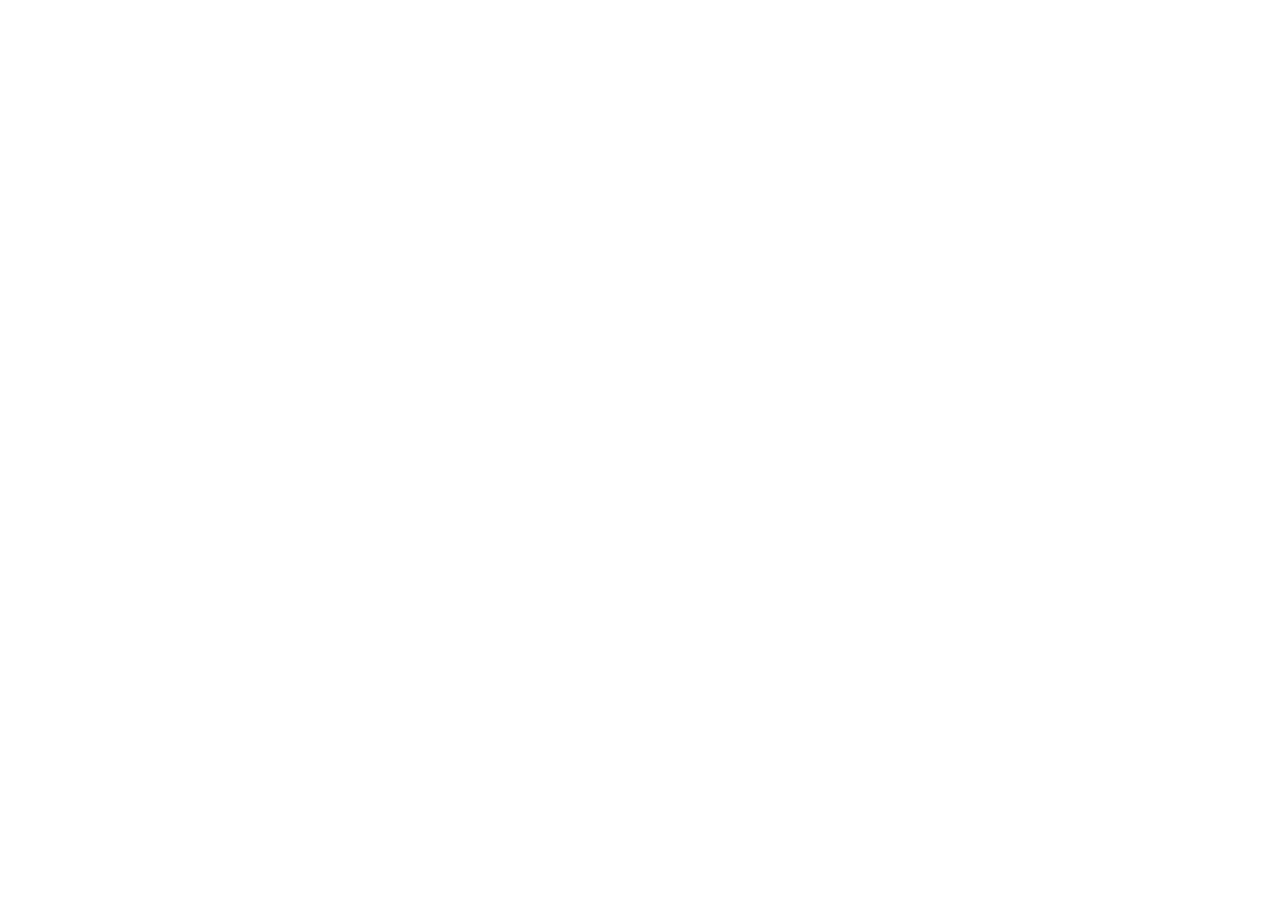
==== commit 1a552d9c: "Publish SLI_TECH site, admin dashboard and Supabase backend to main; keep original mockup in design/" ====
--- a/index.html
+++ b/index.html
@@ -1,151 +1,9 @@
 <!doctype html>
-<html lang="en">
-<head>
-<meta charset="utf-8">
-<meta name="viewport" content="width=device-width, initial-scale=1">
-<meta name="theme-color" content="#06101f">
-<title>SLI_TECH — Your Growth. Our Technology.</title>
-<style>
-:root{--bg:#050b16;--panel:#081629;--panel2:#0b1d34;--line:#153b61;--text:#e9f5ff;--muted:#91aac5;--blue:#12b8ff;--blue2:#2878ff;--gold:#ffd34e;--green:#38e7b0;--shadow:0 16px 50px #0008}
-*{box-sizing:border-box}html{scroll-behavior:smooth}body{margin:0;background:radial-gradient(ellipse at 70% -10%,#103f7b55,transparent 38%),var(--bg);color:var(--text);font:15px/1.5 Inter,ui-sans-serif,system-ui,-apple-system,"Segoe UI",sans-serif}button,input{font:inherit}button,a{-webkit-tap-highlight-color:transparent}a{color:inherit;text-decoration:none}button{cursor:pointer}.app{min-height:100vh}.topbar{height:76px;position:sticky;top:0;z-index:30;display:flex;align-items:center;gap:22px;padding:0 26px;border-bottom:1px solid #17395a;background:#050b16eF;backdrop-filter:blur(18px)}.brand{display:flex;align-items:center;gap:12px;min-width:235px}.brand-mark{width:42px;height:42px;border-radius:14px;display:grid;place-items:center;background:linear-gradient(145deg,#20caff,#2157ff 65%,#0b2147);box-shadow:0 0 25px #087fff55;font-size:24px;font-weight:950;font-style:italic}.brand-name{font-size:21px;font-weight:850;letter-spacing:.7px}.brand-tag{font-size:11px;color:#9cc6e8;margin-top:-2px}.search{display:flex;align-items:center;gap:10px;max-width:530px;flex:1;border:1px solid #1b426a;background:#061327;border-radius:13px;padding:0 14px;height:42px;color:var(--muted)}.search input{width:100%;outline:0;border:0;background:transparent;color:var(--text)}.top-actions{display:flex;align-items:center;gap:10px;margin-left:auto}.icon-btn,.menu-toggle{width:42px;height:42px;display:grid;place-items:center;border:1px solid #1b426a;border-radius:13px;background:#08172a;color:var(--text);font-size:18px}.icon-btn:hover,.menu-toggle:hover{border-color:var(--blue);color:var(--blue)}.avatar{width:36px;height:36px;border-radius:50%;display:grid;place-items:center;background:linear-gradient(135deg,#16c5ff,#354cff);font-weight:800}.user-chip{display:flex;align-items:center;gap:9px;font-size:13px}.user-chip small{display:block;color:var(--gold);font-size:11px}.layout{display:grid;grid-template-columns:236px minmax(0,1fr);min-height:calc(100vh - 76px)}.sidebar{border-right:1px solid #153653;padding:20px 13px;display:flex;flex-direction:column;gap:5px;background:#06101de8}.nav-label{color:#6687a6;font-size:10px;font-weight:800;letter-spacing:1.5px;padding:14px 12px 7px}.nav-item{display:flex;align-items:center;gap:12px;padding:10px 12px;border:1px solid transparent;border-radius:12px;color:#b5cce2;transition:all .22s ease;font-size:13px}.nav-item .nav-icon{width:25px;height:25px;display:grid;place-items:center;font-size:16px}.nav-item:hover{background:#0d2540;color:white;transform:translateX(3px)}.nav-item.active{background:linear-gradient(90deg,#0755a9,#0877ca55);border-color:#19bfff;color:white;box-shadow:inset 0 0 22px #0a8eff22}.side-spacer{flex:1}.premium{margin:14px 3px 8px;padding:17px 14px;border:1px solid #94731e;border-radius:16px;background:radial-gradient(circle at top right,#8e641b66,transparent 60%),#17160f;text-align:center}.premium .crown{font-size:25px}.premium strong{display:block;margin:5px}.premium p{font-size:11px;color:#c8c0a1;margin:5px 0 13px}.btn{display:inline-flex;align-items:center;justify-content:center;gap:8px;border:1px solid transparent;border-radius:12px;padding:11px 16px;font-weight:800;transition:transform .2s,box-shadow .2s,filter .2s}.btn:hover{transform:translateY(-2px);filter:brightness(1.08)}.btn-primary{background:linear-gradient(110deg,#ffe06a,#ffb928);color:#171508;box-shadow:0 7px 24px #ffc52b25}.btn-blue{background:linear-gradient(110deg,#13c8ff,#2867ff);color:white;box-shadow:0 7px 24px #007eff25}.btn-ghost{border-color:#1c4d78;background:#08182c;color:#dff5ff}.btn-full{width:100%}.main{padding:22px;min-width:0}.content-grid{display:grid;grid-template-columns:minmax(0,1fr) 300px;gap:16px}.primary-col,.right-col{min-width:0;display:flex;flex-direction:column;gap:16px}.hero{position:relative;overflow:hidden;min-height:260px;border:1px solid #1263a2;border-radius:20px;padding:28px;background:radial-gradient(circle at 77% 50%,#0757b866,transparent 34%),linear-gradient(120deg,#08182f,#07142a 60%,#092448);box-shadow:var(--shadow)}.hero:before{content:"";position:absolute;width:320px;height:320px;border:1px solid #148fff44;border-radius:50%;right:5%;top:-30%;box-shadow:0 0 0 22px #148fff0c,0 0 0 48px #148fff0a;animation:orbit 20s linear infinite}.hero:after{content:"";position:absolute;width:190px;height:190px;border-radius:50%;right:13%;top:20%;background:#007bff1b;filter:blur(30px)}.hero-copy{position:relative;z-index:2;max-width:600px}.eyebrow{color:#20d7ff;font-size:12px;font-weight:850;letter-spacing:1.5px;text-transform:uppercase}.hero h1{font-size:clamp(30px,3.1vw,48px);line-height:1.08;letter-spacing:-1.7px;margin:12px 0}.hero h1 span{display:block;background:linear-gradient(90deg,#13d4ff,#3387ff 58%,#ffd34e);-webkit-background-clip:text;background-clip:text;color:transparent}.hero p{color:#b4cbe2;max-width:450px;margin:0 0 18px}.hero-actions{display:flex;gap:10px;flex-wrap:wrap}.hero-art{position:absolute;right:5%;top:20%;width:230px;height:180px;z-index:1;display:grid;place-items:center}.orbit-ring{position:absolute;width:180px;height:180px;border:1px solid #12baff55;border-radius:50%;animation:orbit 18s linear infinite}.orbit-ring.two{width:140px;height:140px;border-color:#ffd34e55;animation-direction:reverse}.orb-icon{position:absolute;width:52px;height:52px;border:1px solid #4ba9ff;border-radius:17px;display:grid;place-items:center;background:linear-gradient(145deg,#113a69,#071326);font-size:25px;box-shadow:0 10px 30px #0008;animation:float 4s ease-in-out infinite}.orb-icon:nth-child(3){transform:translate(-65px,-40px)}.orb-icon:nth-child(4){transform:translate(58px,-45px);animation-delay:.5s}.orb-icon:nth-child(5){transform:translate(-70px,42px);animation-delay:1s}.orb-icon:nth-child(6){transform:translate(66px,42px);animation-delay:1.5s}.hero-stat{display:flex;gap:20px;flex-wrap:wrap;margin-top:20px;color:#b8d3e9;font-size:11px}.hero-stat span{display:flex;align-items:center;gap:7px}.hero-stat b{color:var(--green)}.panel{border:1px solid #143c60;border-radius:17px;background:linear-gradient(145deg,#08182b,#061221);overflow:hidden}.panel-head{display:flex;align-items:center;justify-content:space-between;padding:16px 17px 12px}.panel-head h2{font-size:16px;margin:0;letter-spacing:-.3px}.text-link{color:#16caff;font-weight:750;font-size:12px;background:none;border:0}.platform-grid{display:grid;grid-template-columns:repeat(5,minmax(0,1fr));gap:10px}.platform-card{min-width:0;padding:15px 8px 13px;text-align:center;border:1px solid #163e65;border-radius:15px;background:linear-gradient(160deg,#0b2038,#071323);transition:transform .25s,border-color .25s,box-shadow .25s}.platform-card:hover{transform:translateY(-5px);border-color:#12baff;box-shadow:0 10px 28px #007dff1f}.platform-logo{width:47px;height:47px;border-radius:15px;margin:0 auto 9px;display:grid;place-items:center;font-size:24px;font-weight:900;color:white;background:linear-gradient(145deg,#174e80,#081629);box-shadow:inset 0 0 0 1px #3c8bcb55}.platform-card strong{display:block;font-size:12px;white-space:nowrap;overflow:hidden;text-overflow:ellipsis}.platform-card small{display:block;color:#8eabc7;font-size:10px;margin-top:4px;min-height:30px}.service-grid{display:grid;grid-template-columns:repeat(3,minmax(0,1fr));gap:10px;padding:0 15px 16px}.service-card{border:1px solid #1a456d;border-radius:15px;padding:14px;background:linear-gradient(145deg,#0b2037,#071323);transition:transform .2s,border-color .2s}.service-card:hover{transform:translateY(-3px);border-color:#16bfff}.service-top{display:flex;align-items:center;gap:9px}.service-top .platform-logo{width:35px;height:35px;border-radius:11px;font-size:18px;margin:0}.service-card h3{font-size:12px;margin:12px 0 4px}.service-card p{font-size:11px;color:#9db4ca;min-height:32px;margin:0 0 12px}.price-row{display:flex;align-items:baseline;gap:5px;margin:12px 0}.price-row strong{font-size:17px;color:var(--gold)}.price-row small{font-size:10px;color:#91a9c0}.service-card .btn{padding:8px 10px;font-size:11px;width:100%}.status-note{margin:0 15px 15px;padding:10px 12px;border:1px dashed #795e21;background:#241e0b;border-radius:11px;color:#e7d18a;font-size:11px}.right-col .panel{padding-bottom:3px}.wallet{padding:16px}.wallet-top{display:flex;align-items:center;gap:12px}.wallet-icon{width:44px;height:44px;border-radius:14px;display:grid;place-items:center;background:#083c65;color:#1ad0ff;font-size:23px}.wallet-label{font-size:11px;color:#92abc3}.wallet-amount{font-size:23px;font-weight:850;letter-spacing:-.6px}.wallet-top .btn{margin-left:auto;padding:9px 12px;font-size:11px}.mini-stats{display:grid;grid-template-columns:repeat(3,1fr);margin-top:17px;padding-top:14px;border-top:1px solid #173b5b}.mini-stats div{padding:0 9px;border-right:1px solid #173b5b}.mini-stats div:first-child{padding-left:0}.mini-stats div:last-child{border:0}.mini-stats small{display:block;color:#8da8c2;font-size:10px}.mini-stats strong{display:block;margin-top:5px;font-size:17px}.activity-list{padding:0 15px 10px}.activity-item{display:flex;align-items:center;gap:10px;padding:12px 0;border-top:1px solid #122d49}.activity-item:first-child{border-top:0}.activity-item .platform-logo{width:35px;height:35px;border-radius:12px;font-size:17px;margin:0;flex-shrink:0}.activity-item strong{display:block;font-size:11px}.activity-item small{display:block;color:#8faac2;font-size:10px}.activity-item .activity-value{margin-left:auto;color:var(--green);font-size:12px;font-weight:800;white-space:nowrap}.offer{padding:17px;background:radial-gradient(circle at 95% 20%,#ffe27a33,transparent 40%),linear-gradient(110deg,#19180f,#30250e);border:1px solid #a57b1b;border-radius:16px;display:flex;align-items:center;gap:10px}.offer h3{margin:0;color:var(--gold);font-size:13px}.offer p{margin:5px 0 10px;font-size:12px}.offer small{color:#e8d89e}.offer-art{font-size:36px;animation:float 3s ease-in-out infinite}.security{padding:16px}.security-grid{display:grid;grid-template-columns:repeat(4,1fr);gap:6px;margin-top:14px}.security-item{text-align:center;font-size:9px;color:#a9c0d7}.security-item span{width:38px;height:38px;margin:0 auto 7px;border:1px solid #1d6ca4;border-radius:50%;display:grid;place-items:center;color:#20c8ff;font-size:17px}.trust-strip{display:flex;align-items:center;gap:14px;padding:15px 18px;border-radius:16px;background:linear-gradient(100deg,#e8b83a,#a77b1e 60%,#123b69);color:#111a26}.trust-strip div:first-child{flex:1}.trust-strip strong{display:block;font-size:14px}.trust-strip small{font-size:11px}.trust-strip .btn{white-space:nowrap}.why-grid{display:grid;grid-template-columns:repeat(4,1fr);gap:12px;padding:0 16px 16px}.why-item{display:flex;align-items:center;gap:9px}.why-icon{width:34px;height:34px;display:grid;place-items:center;border:1px solid #1d699e;border-radius:50%;color:#21caff;flex-shrink:0}.why-item strong{display:block;font-size:11px}.why-item small{display:block;font-size:10px;color:#8ea9c1}.footer{display:flex;justify-content:space-between;gap:12px;flex-wrap:wrap;color:#6886a3;font-size:10px;padding:14px 4px 4px}.footer-links{display:flex;gap:14px}.toast{position:fixed;right:18px;bottom:18px;z-index:60;background:#09223b;border:1px solid #16bfff;color:#e8f8ff;padding:13px 16px;border-radius:13px;box-shadow:var(--shadow);max-width:min(360px,calc(100vw - 36px));opacity:0;transform:translateY(15px);pointer-events:none;transition:.25s}.toast.show{opacity:1;transform:translateY(0)}.menu-toggle{display:none}.modal-backdrop{position:fixed;inset:0;background:#000b;backdrop-filter:blur(8px);z-index:50;display:none;align-items:center;justify-content:center;padding:18px}.modal-backdrop.open{display:flex;animation:fadeIn .2s}.modal{width:min(460px,100%);border:1px solid #1b5c8a;border-radius:20px;background:#081629;padding:22px;box-shadow:var(--shadow);animation:popIn .25s}.modal-head{display:flex;align-items:center;justify-content:space-between}.modal h2{font-size:20px;margin:0}.modal p{color:#9eb7ce;font-size:13px}.field{display:block;margin:13px 0}.field span{display:block;color:#a9c2d8;font-size:12px;margin-bottom:6px}.field input{width:100%;border:1px solid #234c70;background:#061020;color:white;padding:12px;border-radius:11px;outline:none}.field input:focus{border-color:var(--blue);box-shadow:0 0 0 3px #12b8ff18}.modal-actions{display:flex;gap:10px;margin-top:18px}.modal-actions>*{flex:1}.light-mode{--bg:#edf5ff;--panel:#fff;--panel2:#e4f0ff;--line:#bfd5ec;--text:#10263e;--muted:#56718e;--shadow:0 16px 50px #29496b20;background:radial-gradient(ellipse at 70% -10%,#c5e5ff,transparent 38%),var(--bg)}.light-mode .topbar,.light-mode .sidebar{background:#f7fbffed;border-color:#c6d9eb}.light-mode .search,.light-mode .icon-btn,.light-mode .menu-toggle,.light-mode .panel,.light-mode .platform-card,.light-mode .service-card,.light-mode .modal{background:#fff;border-color:#c4d9eb}.light-mode .nav-item{color:#34516e}.light-mode .nav-item.active{color:#064d86}.light-mode .hero{background:linear-gradient(120deg,#e1f2ff,#f7fbff 65%,#d8ecff)}.light-mode .hero p,.light-mode .hero-stat,.light-mode .platform-card small,.light-mode .service-card p,.light-mode .wallet-label,.light-mode .mini-stats small,.light-mode .activity-item small,.light-mode .security-item,.light-mode .why-item small{color:#526f8c}.light-mode .wallet-icon{background:#d9f2ff}.light-mode .activity-item,.light-mode .mini-stats div{border-color:#d8e5f1}.light-mode .field input{background:#f4f8fd;color:#10263e;border-color:#c4d9eb}.light-mode .btn-ghost{background:#f2f8ff;color:#174b75;border-color:#c2d9ee}
-@keyframes float{0%,100%{translate:0 0}50%{translate:0 -8px}}@keyframes orbit{to{rotate:360deg}}@keyframes fadeIn{from{opacity:0}to{opacity:1}}@keyframes popIn{from{opacity:0;transform:scale(.96) translateY(8px)}to{opacity:1;transform:scale(1) translateY(0)}}@media(prefers-reduced-motion:reduce){*,*:before,*:after{animation-duration:.01ms!important;animation-iteration-count:1!important;scroll-behavior:auto!important;transition-duration:.01ms!important}}
-@media(max-width:1200px){.content-grid{grid-template-columns:minmax(0,1fr) 270px}.hero-art{right:1%;opacity:.75}.service-grid{grid-template-columns:repeat(2,minmax(0,1fr))}.platform-grid{grid-template-columns:repeat(5,minmax(0,1fr))}.user-chip .user-text{display:none}}
-@media(max-width:980px){.layout{grid-template-columns:1fr}.sidebar{position:fixed;z-index:40;top:76px;bottom:0;left:0;width:260px;transform:translateX(-105%);transition:transform .25s ease;box-shadow:var(--shadow);overflow:auto}.sidebar.open{transform:translateX(0)}.menu-toggle{display:grid}.content-grid{grid-template-columns:1fr}.right-col{display:grid;grid-template-columns:repeat(2,minmax(0,1fr));align-items:start}.hero-art{right:4%;opacity:.6}.main{padding:16px}.brand{min-width:auto}.brand-tag{display:none}.search{max-width:none}}
-@media(max-width:640px){.topbar{height:66px;padding:0 12px;gap:9px}.sidebar{top:66px}.brand-mark{width:37px;height:37px}.brand-name{font-size:17px}.search{height:38px;padding:0 10px}.search input{font-size:12px}.top-actions{gap:5px}.top-actions .icon-btn:first-child{display:none}.user-chip{display:none}.layout{min-height:calc(100vh - 66px)}.main{padding:12px}.hero{padding:22px 18px;min-height:290px}.hero h1{font-size:34px}.hero-art{right:-38px;top:116px;transform:scale(.76);opacity:.28}.hero-copy{max-width:100%}.hero p{max-width:340px}.hero-stat{gap:10px}.platform-grid{grid-template-columns:repeat(3,minmax(0,1fr));gap:8px}.platform-card{padding:12px 5px}.service-grid{grid-template-columns:repeat(2,minmax(0,1fr));padding:0 10px 12px}.panel-head{padding:14px 12px 10px}.right-col{grid-template-columns:1fr}.trust-strip{align-items:flex-start;flex-wrap:wrap}.trust-strip .btn{width:100%}.why-grid{grid-template-columns:repeat(2,1fr)}.footer{padding-bottom:20px}.security-grid{gap:3px}.activity-list{padding:0 12px 8px}.wallet-amount{font-size:21px}}
-@media(max-width:370px){.brand-name{font-size:15px}.search{display:none}.top-actions{margin-left:auto}.service-grid{grid-template-columns:1fr}.platform-grid{grid-template-columns:repeat(2,minmax(0,1fr))}.hero h1{font-size:30px}}
-</style>
-</head>
-<body>
-<div class="app">
-<header class="topbar">
-  <button class="menu-toggle" id="menuToggle" aria-label="Open menu">☰</button>
-  <a class="brand" href="#" aria-label="SLI TECH home"><div class="brand-mark">S</div><div><div class="brand-name">SLI_TECH</div><div class="brand-tag">Your Growth. Our Technology.</div></div></a>
-  <label class="search" aria-label="Search services"><span>⌕</span><input id="searchInput" type="search" placeholder="Search services, platforms, or enter a link…"></label>
-  <div class="top-actions">
-    <button class="icon-btn" id="themeToggle" aria-label="Toggle theme" title="Toggle day/night mode">☼</button>
-    <button class="icon-btn" id="noticeBtn" aria-label="Notifications" title="Notifications">♧</button>
-    <div class="user-chip"><div class="avatar">S</div><div class="user-text">Welcome to SLI_TECH<small>Growth dashboard</small></div></div>
-  </div>
-</header>
-<div class="layout">
-<aside class="sidebar" id="sidebar">
-  <div class="nav-label">WORKSPACE</div>
-  <a href="#home" class="nav-item active"><span class="nav-icon">⌂</span>Home</a>
-  <a href="#services" class="nav-item"><span class="nav-icon">▦</span>All Services</a>
-  <div class="nav-label">PLATFORMS</div>
-  <a href="#platforms" class="nav-item"><span class="nav-icon">f</span>Facebook</a>
-  <a href="#platforms" class="nav-item"><span class="nav-icon">◎</span>Instagram</a>
-  <a href="#platforms" class="nav-item"><span class="nav-icon">♪</span>TikTok</a>
-  <a href="#platforms" class="nav-item"><span class="nav-icon">▶</span>YouTube</a>
-  <a href="#platforms" class="nav-item"><span class="nav-icon">𝕏</span>X (Twitter)</a>
-  <a href="#platforms" class="nav-item"><span class="nav-icon">➤</span>Telegram</a>
-  <a href="#platforms" class="nav-item"><span class="nav-icon">in</span>LinkedIn</a>
-  <a href="#platforms" class="nav-item"><span class="nav-icon">◉</span>WhatsApp</a>
-  <a href="#platforms" class="nav-item"><span class="nav-icon">◈</span>Discord</a>
-  <a href="#platforms" class="nav-item"><span class="nav-icon">◉</span>Spotify</a>
-  <a href="#platforms" class="nav-item"><span class="nav-icon">P</span>Pinterest</a>
-  <a href="#platforms" class="nav-item"><span class="nav-icon">👻</span>Snapchat</a>
-  <div class="nav-label">YOUR ACCOUNT</div>
-  <a href="#orders" class="nav-item"><span class="nav-icon">▤</span>Orders</a>
-  <a href="#wallet" class="nav-item"><span class="nav-icon">▣</span>Wallet</a>
-  <a href="#support" class="nav-item"><span class="nav-icon">◌</span>Support</a>
-  <div class="side-spacer"></div>
-  <div class="premium"><div class="crown">♛</div><strong>Level up your growth</strong><p>Get better rates and exclusive offers when available.</p><button class="btn btn-primary btn-full" data-toast="Premium plans will be enabled after backend setup.">Explore Premium</button></div>
-</aside>
-<main class="main" id="home">
-<div class="content-grid">
-<div class="primary-col">
-<section class="hero">
-  <div class="hero-copy">
-    <div class="eyebrow">✦ SLI_TECH GROWTH HUB</div>
-    <h1>Grow Your Social Media <span>Faster. Smarter. Better.</span></h1>
-    <p>Manage your social media growth journey from one clean dashboard built for creators, brands, and businesses.</p>
-    <div class="hero-actions"><a class="btn btn-primary" href="#services">Explore services ↗</a><button class="btn btn-ghost" id="howItWorks">▷ How it works</button></div>
-    <div class="hero-stat"><span>✦ <b>Simple</b> ordering</span><span>⛨ Secure by design</span><span>◷ Support when available</span></div>
-  </div>
-  <div class="hero-art" aria-hidden="true"><div class="orbit-ring"></div><div class="orbit-ring two"></div><div class="orb-icon">◎</div><div class="orb-icon">♪</div><div class="orb-icon">▶</div><div class="orb-icon">➤</div></div>
-</section>
-<section id="platforms">
-  <div class="panel-head"><h2>Explore platforms</h2><a class="text-link" href="#services">Browse services ↗</a></div>
-  <div class="platform-grid" id="platformGrid"></div>
-</section>
-<section class="panel" id="services">
-  <div class="panel-head"><h2>Popular services</h2><button class="text-link" id="clearSearch">Clear search ×</button></div>
-  <div class="service-grid" id="serviceGrid"></div>
-  <div class="status-note">⚠ Preview catalogue: prices and availability are not live yet. Live provider rates, the ₦1,200 margin, and ordering will be enabled only after the provider and secure backend are configured.</div>
-</section>
-<section class="trust-strip"><div><strong>Build your next growth milestone.</strong><small>Explore the platform catalogue and choose services that fit your goals.</small></div><button class="btn btn-primary" id="startGrowing">Start exploring ↗</button></section>
-<section class="panel"><div class="panel-head"><h2>Why choose SLI_TECH?</h2></div><div class="why-grid"><div class="why-item"><div class="why-icon">⚡</div><div><strong>Easy to use</strong><small>Clean, focused workflow</small></div></div><div class="why-item"><div class="why-icon">⛨</div><div><strong>Security first</strong><small>Backend-enforced controls</small></div></div><div class="why-item"><div class="why-icon">₦</div><div><strong>Clear pricing</strong><small>Transparent cost breakdown</small></div></div><div class="why-item"><div class="why-icon">☏</div><div><strong>Support-ready</strong><small>Help links can be configured</small></div></div></div></section>
-</div>
-<aside class="right-col">
-<section class="panel wallet" id="wallet"><div class="wallet-top"><div class="wallet-icon">▣</div><div><div class="wallet-label">Wallet balance</div><div class="wallet-amount">₦ — — —</div></div><button class="btn btn-blue" id="fundWallet">Fund wallet</button></div><div class="mini-stats"><div><small>Total orders</small><strong>—</strong></div><div><small>Successful</small><strong>—</strong></div><div><small>Pending</small><strong>—</strong></div></div><div style="font-size:10px;color:var(--muted);margin-top:12px">Live account data appears after secure sign-in and backend integration.</div></section>
-<section class="panel" id="orders"><div class="panel-head"><h2>Recent activity</h2><a href="#orders" class="text-link" id="viewOrders">View all</a></div><div class="activity-list"><div class="activity-item"><div class="platform-logo">◎</div><div><strong>Your orders will appear here</strong><small>Connect your account to view updates</small></div><div class="activity-value">—</div></div><div class="activity-item"><div class="platform-logo">▶</div><div><strong>Order tracking</strong><small>Status updates from the backend</small></div><div class="activity-value">—</div></div><div class="activity-item"><div class="platform-logo">₦</div><div><strong>Payment history</strong><small>Verified payment records only</small></div><div class="activity-value">—</div></div></div></section>
-<section class="offer"><div><h3>Smart growth starts here</h3><p>Explore available services when the live catalogue is connected.</p><small>No fake countdowns or unverified discounts.</small></div><div class="offer-art">✧</div></section>
-<section class="panel security"><h2 style="font-size:15px;margin:0">Security & trust</h2><div class="security-grid"><div class="security-item"><span>⌑</span>HTTPS-ready</div><div class="security-item"><span>⛨</span>RLS planned</div><div class="security-item"><span>▣</span>Verified payments</div><div class="security-item"><span>☏</span>Support</div></div></section>
-<section class="panel" id="support" style="padding:16px"><h2 style="font-size:15px;margin:0 0 7px">Need a hand?</h2><p style="color:var(--muted);font-size:12px;margin:0 0 12px">Support contact details can be added when you choose your official support channel.</p><button class="btn btn-ghost btn-full" id="supportBtn">Contact support</button></section>
-</aside>
-</div>
-<footer class="footer"><span>© <span id="year"></span> SLI_TECH. Your Growth. Our Technology.</span><div class="footer-links"><a href="#support">Support</a><a href="#services">Services</a><a href="#" id="privacyLink">Privacy & terms</a></div></footer>
-</main>
-</div>
-</div>
-<div class="toast" id="toast" role="status" aria-live="polite"></div>
-<div class="modal-backdrop" id="modalBackdrop" role="dialog" aria-modal="true" aria-labelledby="modalTitle"><div class="modal"><div class="modal-head"><h2 id="modalTitle">SLI_TECH</h2><button class="icon-btn" id="closeModal" aria-label="Close">×</button></div><div id="modalBody"></div><div class="modal-actions"><button class="btn btn-ghost" id="cancelModal">Close</button><button class="btn btn-blue" id="modalAction">Continue</button></div></div></div>
-<script>
-const platforms=[
- {name:"Facebook",icon:"f",desc:"Page likes, followers & engagement",tone:"#1877f2"},
- {name:"Instagram",icon:"◎",desc:"Followers, likes & reel reach",tone:"#d946a8"},
- {name:"TikTok",icon:"♪",desc:"Video views and profile growth",tone:"#111827"},
- {name:"YouTube",icon:"▶",desc:"Views, subscribers & channel reach",tone:"#ef233c"},
- {name:"X (Twitter)",icon:"𝕏",desc:"Followers and post engagement",tone:"#222"},
- {name:"Telegram",icon:"➤",desc:"Channel and community growth",tone:"#229ed9"},
- {name:"LinkedIn",icon:"in",desc:"Professional page engagement",tone:"#0a66c2"},
- {name:"WhatsApp",icon:"◉",desc:"Business and community tools",tone:"#20b866"},
- {name:"Discord",icon:"◈",desc:"Community and server growth",tone:"#5865f2"},
- {name:"Spotify",icon:"≋",desc:"Music discovery and playlist tools",tone:"#1db954"},
- {name:"Pinterest",icon:"P",desc:"Pins, saves and discovery",tone:"#bd081c"},
- {name:"Snapchat",icon:"👻",desc:"Creator visibility and reach",tone:"#e6cf24"}
-];
-const services=[
- ["Facebook","Page Likes","Grow your page audience with a clearly described service.","Price pending"],
- ["Facebook","Post Engagement","Help more people discover eligible public posts.","Price pending"],
- ["Instagram","Followers","Profile growth services, subject to provider availability.","Price pending"],
- ["Instagram","Post Likes","Engagement services for eligible public posts.","Price pending"],
- ["TikTok","Video Views","Visibility services for eligible public videos.","Price pending"],
- ["TikTok","Followers","Creator profile services, subject to provider availability.","Price pending"],
- ["YouTube","Video Views","Video promotion services subject to platform rules.","Price pending"],
- ["YouTube","Subscribers","Channel services, subject to provider availability.","Price pending"],
- ["X (Twitter)","Followers","Profile services subject to provider availability.","Price pending"],
- ["Telegram","Channel Members","Community services with clear delivery terms.","Price pending"],
- ["LinkedIn","Page Engagement","Professional page services subject to availability.","Price pending"],
- ["WhatsApp","Business Tools","Business-focused options as available.","Price pending"],
- ["Discord","Server Members","Community services subject to provider availability.","Price pending"],
- ["Spotify","Playlist Promotion","Music discovery options subject to eligibility.","Price pending"],
- ["Pinterest","Pins & Saves","Discovery services subject to provider availability.","Price pending"],
- ["Snapchat","Profile Reach","Creator visibility options subject to availability.","Price pending"]
-];
-const platformGrid=document.getElementById("platformGrid"),serviceGrid=document.getElementById("serviceGrid");
-function iconStyle(p){return `background:linear-gradient(145deg,${p.tone},#071629);`}
-function drawPlatforms(filter=""){platformGrid.innerHTML="";platforms.filter(p=>(p.name+" "+p.desc).toLowerCase().includes(filter.toLowerCase())).forEach(p=>{const el=document.createElement("a");el.className="platform-card";el.href="#services";el.innerHTML=`<div class="platform-logo" style="${iconStyle(p)}">${p.icon}</div><strong>${p.name}</strong><small>${p.desc}</small>`;el.addEventListener("click",()=>{document.getElementById("searchInput").value=p.name;drawServices(p.name)});platformGrid.appendChild(el)});}
-function drawServices(filter=""){serviceGrid.innerHTML="";const list=services.filter(s=>s.join(" ").toLowerCase().includes(filter.toLowerCase()));if(!list.length){serviceGrid.innerHTML='<p style="color:var(--muted);grid-column:1/-1;padding:8px">No matching services in this preview. Try another platform or clear the search.</p>';return}list.forEach(s=>{const p=platforms.find(p=>p.name===s[0])||platforms[0];const el=document.createElement("article");el.className="service-card";el.innerHTML=`<div class="service-top"><div class="platform-logo" style="${iconStyle(p)}">${p.icon}</div><small style="color:var(--muted);font-size:10px">${s[0]}</small></div><h3>${s[1]}</h3><p>${s[2]}</p><div class="price-row"><strong>${s[3]}</strong><small>live rate not connected</small></div><button class="btn btn-ghost" data-service="${s[0]} — ${s[1]}">View service details ↗</button>`;el.querySelector("button").addEventListener("click",()=>openModal("Service preview",`<p><strong>${s[0]} — ${s[1]}</strong></p><p>${s[2]}</p><p>Live provider rate, minimum/maximum quantity, delivery estimate and checkout will appear here after the secure backend is connected. This preview does not submit an order or take payment.</p>`,"Got it"));serviceGrid.appendChild(el)});}
-function toast(msg){const t=document.getElementById("toast");t.textContent=msg;t.classList.add("show");clearTimeout(window.toastTimer);window.toastTimer=setTimeout(()=>t.classList.remove("show"),3000)}
-function openModal(title,body,action="Continue"){document.getElementById("modalTitle").textContent=title;document.getElementById("modalBody").innerHTML=body;document.getElementById("modalAction").textContent=action;document.getElementById("modalBackdrop").classList.add("open")}
-function closeModal(){document.getElementById("modalBackdrop").classList.remove("open")}
-drawPlatforms();drawServices();document.getElementById("year").textContent=new Date().getFullYear();
-document.getElementById("searchInput").addEventListener("input",e=>{drawServices(e.target.value);drawPlatforms(e.target.value)});
-document.getElementById("clearSearch").addEventListener("click",()=>{document.getElementById("searchInput").value="";drawServices();drawPlatforms()});
-document.getElementById("themeToggle").addEventListener("click",()=>{document.body.classList.toggle("light-mode");document.getElementById("themeToggle").textContent=document.body.classList.contains("light-mode")?"☾":"☼";});
-document.getElementById("menuToggle").addEventListener("click",()=>document.getElementById("sidebar").classList.toggle("open"));
-document.querySelectorAll(".nav-item").forEach(a=>a.addEventListener("click",()=>{document.querySelectorAll(".nav-item").forEach(n=>n.classList.remove("active"));a.classList.add("active");document.getElementById("sidebar").classList.remove("open")}));
-document.querySelectorAll("[data-toast]").forEach(b=>b.addEventListener("click",()=>toast(b.dataset.toast)));
-document.getElementById("howItWorks").addEventListener("click",()=>openModal("How SLI_TECH will work","<p><strong>1. Choose a platform.</strong> Browse services and check the published description and limits.</p><p><strong>2. Enter the public link and quantity.</strong> The live catalogue will show verified provider rates and your final price.</p><p><strong>3. Pay securely.</strong> Payments will be verified server-side before an order is sent to a provider.</p><p><strong>4. Track progress.</strong> Order status and payment history will come from the backend—not sample browser data.</p>","Understood"));
-document.getElementById("startGrowing").addEventListener("click",()=>document.getElementById("services").scrollIntoView({behavior:"smooth"}));
-document.getElementById("fundWallet").addEventListener("click",()=>openModal("Wallet funding","<p>Wallet funding is not active in this preview. Paystack checkout and server-side payment verification must be configured before real payments can be accepted.</p>","Understood"));
-document.getElementById("noticeBtn").addEventListener("click",()=>toast("Notifications will show once your account backend is connected."));
-document.getElementById("viewOrders").addEventListener("click",e=>{e.preventDefault();openModal("Order history","<p>Your real order history will appear here after secure sign-in and backend integration. No sample orders are being shown as real activity.</p>","Close")});
-document.getElementById("supportBtn").addEventListener("click",()=>openModal("Contact support","<p>Tell us which official support channel you want to use (for example, WhatsApp or email) and we can connect it in the next step.</p>","Close"));
-document.getElementById("privacyLink").addEventListener("click",e=>{e.preventDefault();openModal("Privacy & terms","<p>Before launch, add your actual privacy policy, terms of service, refund rules, provider limitations, and contact details. Do not publish placeholder legal terms as final policy.</p>","Close")});
-document.getElementById("modalAction").addEventListener("click",closeModal);document.getElementById("closeModal").addEventListener("click",closeModal);document.getElementById("cancelModal").addEventListener("click",closeModal);document.getElementById("modalBackdrop").addEventListener("click",e=>{if(e.target.id==="modalBackdrop")closeModal()});
-</script>
-</body>
-</html>
+<html lang="en"><head><meta charset="utf-8">
+<meta name="viewport" content="width=device-width,initial-scale=1">
+<meta name="referrer" content="strict-origin-when-cross-origin">
+<meta name="theme-color" content="#0b1f3a">
+<title>SLI_TECH · Social media growth services</title>
+<meta name="description" content="SLI_TECH sells social media growth services priced in naira, with secure card, transfer and USSD payment through Paystack.">
+<meta http-equiv="Content-Security-Policy" content="default-src 'none'; script-src 'self'; style-src 'self'; img-src 'self' data:; connect-src 'self' https://pedjksnjyltbkjhstaqp.supabase.co; form-action 'self'; base-uri 'none'"><link rel="stylesheet" href="assets/s.23258967f8.css"></head>
+<body><div id="app"><p>Loading…</p></div><noscript>Please enable JavaScript to use SLI_TECH.</noscript><script src="assets/a.f59a5388de.js"></script></body></html>
--- a/assets/s.23258967f8.css
+++ b/assets/s.23258967f8.css
@@ -0,0 +1 @@
+:root{--bg:#050b16;--panel:#081629;--panel2:#0b1d34;--line:#153b61;--ink:#e9f5ff;--mut:#91aac5;--pri:#12b8ff;--pri2:#2878ff;--gold:#ffd34e;--ok:#38e7b0;--bad:#ff6b6b;--warn:#ffd34e;--card:#081629;--r:16px}*{box-sizing:border-box}html{-webkit-text-size-adjust:100%;scroll-behavior:smooth}body{margin:0;background:radial-gradient(ellipse at 70% -10%,#103f7b55,transparent 38%),var(--bg);color:var(--ink);font:15px/1.5 Inter,ui-sans-serif,system-ui,-apple-system,Segoe UI,sans-serif;min-height:100vh}a{color:var(--pri)}h1{font-size:1.6rem;line-height:1.2;margin:.2em 0 .5em}h2{font-size:1.15rem;margin:1.2em 0 .4em}h3{margin:.2em 0}.topbar{height:64px;position:sticky;top:0;z-index:30;display:flex;align-items:center;gap:14px;padding:0 16px;border-bottom:1px solid #17395a;background:#050b16ef;backdrop-filter:blur(18px)}.topbar a{text-decoration:none;color:var(--ink)}.brand{display:flex;align-items:center;gap:10px}.brand-mark{width:38px;height:38px;border-radius:12px;display:grid;place-items:center;background:linear-gradient(145deg,#20caff,#2157ff 65%,#0b2147);box-shadow:0 0 25px #087fff55;font-size:22px;font-weight:900;font-style:italic;color:#fff}.brand-name{font-size:19px;font-weight:850;letter-spacing:.7px;line-height:1}.brand-tag{font-size:10px;color:#9cc6e8}.sp{flex:1}.search{max-width:420px;flex:1}.search input{background:#0a1a2e;border-radius:12px}.layout{display:grid;grid-template-columns:1fr;max-width:1200px;margin:0 auto}aside.side{display:none}@media(min-width:900px){.layout{grid-template-columns:230px 1fr}aside.side{display:flex;flex-direction:column;gap:3px;border-right:1px solid #153653;padding:18px 12px;background:#06101de8;position:sticky;top:64px;height:calc(100vh - 64px);overflow:auto}nav.tab{display:none!important}main{padding-bottom:2rem!important}}aside.side h4{font-size:.7rem;letter-spacing:1.5px;color:var(--mut);margin:14px 8px 4px}aside.side a{display:flex;align-items:center;gap:10px;padding:9px 10px;border-radius:12px;color:var(--ink);text-decoration:none}aside.side a:hover,aside.side a.on{background:linear-gradient(90deg,#0b3a66,#0a2a4c);box-shadow:inset 0 0 0 1px #1d5a94}.ico{width:26px;height:26px;border-radius:8px;display:grid;place-items:center;font-size:13px;font-weight:900;color:#fff;background:#174e80;flex:none}nav.tab{position:fixed;bottom:0;left:0;right:0;display:flex;background:#06101df5;border-top:1px solid #17395a;z-index:30;backdrop-filter:blur(12px)}nav.tab a{flex:1;text-align:center;padding:.65rem 0;font-size:.78rem;color:var(--mut);text-decoration:none}nav.tab a.on{color:var(--pri);font-weight:700}main{padding:16px 16px 5.5rem;min-width:0}.card{background:linear-gradient(160deg,#0b2038,#071323);border:1px solid #163e65;border-radius:var(--r);padding:16px;margin:12px 0}.grid{display:grid;gap:12px;grid-template-columns:repeat(auto-fill,minmax(240px,1fr))}.pgrid{display:grid;gap:10px;grid-template-columns:repeat(auto-fill,minmax(110px,1fr))}.pcard{padding:14px 6px 12px;text-align:center;border:1px solid #163e65;border-radius:15px;background:linear-gradient(160deg,#0b2038,#071323);color:var(--ink);text-decoration:none;cursor:pointer;font:inherit;transition:transform .2s,border-color .2s}.pcard:hover{transform:translateY(-3px);border-color:var(--pri)}.pcard .ico{width:46px;height:46px;border-radius:14px;font-size:22px;margin:0 auto 8px}.pcard strong{display:block;font-size:.9rem}.pcard small{color:var(--mut);font-size:.72rem;display:block;margin-top:2px}.btn{display:inline-flex;align-items:center;justify-content:center;gap:8px;background:linear-gradient(135deg,#12b8ff,#2878ff);color:#031225;border:0;border-radius:12px;padding:.8rem 1.1rem;font:inherit;font-weight:800;cursor:pointer;text-decoration:none;min-height:44px;box-shadow:0 6px 22px #0a7be433}.btn.alt{background:transparent;color:var(--pri);border:1px solid var(--pri);box-shadow:none}.btn.gold{background:linear-gradient(135deg,#ffd34e,#e8a91f);color:#231800}.btn.full{width:100%}.btn[disabled]{opacity:.5;cursor:not-allowed}.btn.sm{padding:.4rem .9rem;min-height:0}label{display:block;font-weight:600;margin:.8rem 0 .25rem}input,select,textarea{width:100%;font:inherit;padding:.75rem;border:1px solid #1b4a78;border-radius:12px;background:#071322;color:var(--ink);min-height:44px}input:focus,select:focus,textarea:focus{outline:2px solid var(--pri);outline-offset:1px}.mut{color:var(--mut);font-size:.92rem}.price{font-weight:800;font-size:1.1rem;color:var(--gold)}.tag{display:inline-block;font-size:.75rem;padding:.15rem .6rem;border-radius:99px;background:#12395f;color:#cfe8ff}.tag.ok{background:#0e3a30;color:var(--ok)}.tag.bad{background:#4a1d24;color:#ff9b9b}.tag.warn{background:#4a3a0e;color:var(--gold)}.tag.info{background:#0e3a5f;color:var(--pri)}.msg{padding:.7rem .9rem;border-radius:12px;margin:.7rem 0;font-size:.95rem;border:1px solid}.msg.err{background:#3a1519;color:#ffb4b4;border-color:#7a2a32}.msg.ok{background:#0b3328;color:#8ff0cf;border-color:#176a52}.msg.info{background:#0b2c4a;color:#a9dcff;border-color:#1b5a94}.msg.warn{background:#3a2e0b;color:#ffe08a;border-color:#7a6118}.row{display:flex;justify-content:space-between;gap:1rem;padding:.5rem 0;border-bottom:1px solid #123655}.row:last-child{border:0}.chips{display:flex;gap:.4rem;overflow-x:auto;padding:.3rem 0}.chips button{white-space:nowrap;border:1px solid #1b4a78;background:#0a1a2e;color:var(--ink);border-radius:99px;padding:.4rem .9rem;font:inherit;cursor:pointer}.chips button.on{background:var(--pri);color:#031225;border-color:var(--pri);font-weight:700}footer{max-width:1200px;margin:1rem auto;padding:0 16px 5.5rem;color:var(--mut);font-size:.85rem}footer a{margin-right:.8rem;color:var(--mut)}details{border-bottom:1px solid #123655;padding:.6rem 0}summary{font-weight:600;cursor:pointer}.hero{position:relative;overflow:hidden;border:1px solid #1263a2;border-radius:20px;padding:26px 20px;margin:4px 0 14px;background:radial-gradient(circle at 80% 50%,#0757b866,transparent 40%),linear-gradient(120deg,#08182f,#07142a 60%,#092448);box-shadow:0 16px 50px #0008}.hero .kicker{color:var(--pri);font-weight:800;font-size:.78rem;letter-spacing:1.5px}.hero h1{font-size:2rem;margin:.3em 0}.hero h1 span{color:var(--gold)}.hero p{color:#bcd3ea;max-width:520px}.hero .acts{display:flex;gap:10px;flex-wrap:wrap;margin-top:14px}.why{display:grid;gap:10px;grid-template-columns:repeat(auto-fit,minmax(170px,1fr))}.trust{display:flex;flex-wrap:wrap;gap:14px;padding:14px 18px;border-radius:16px;background:linear-gradient(100deg,#e8b83a,#a77b1e 60%,#123b69);color:#111a26;font-weight:700;margin:14px 0}.lnk{text-decoration:none;color:inherit}.blk{display:block}.mt0{margin-top:0}.mt5{margin-top:.5rem}.mt8{margin-top:.8rem}.mt1{margin-top:1rem}.brk{word-break:break-all}.right{text-align:right}@media(max-width:560px){.topbar .search,.brand-tag{display:none}}.anav{display:flex;gap:6px;overflow-x:auto;padding:8px 16px;border-bottom:1px solid #17395a;background:#06101d}.anav a{white-space:nowrap;padding:.45rem .9rem;border-radius:99px;color:var(--mut);text-decoration:none;border:1px solid transparent}.anav a.on{background:#0b3a66;color:#fff;border-color:#1d5a94}.amain{max-width:760px;margin:0 auto;padding:16px 16px 4rem}.cards{display:grid;grid-template-columns:repeat(auto-fit,minmax(150px,1fr));gap:10px}.stat{margin:0}.acts{display:flex;gap:8px;flex-wrap:wrap}.login{max-width:380px;margin:12vh auto 0}input[type=checkbox]{width:22px;height:22px;min-height:0}
